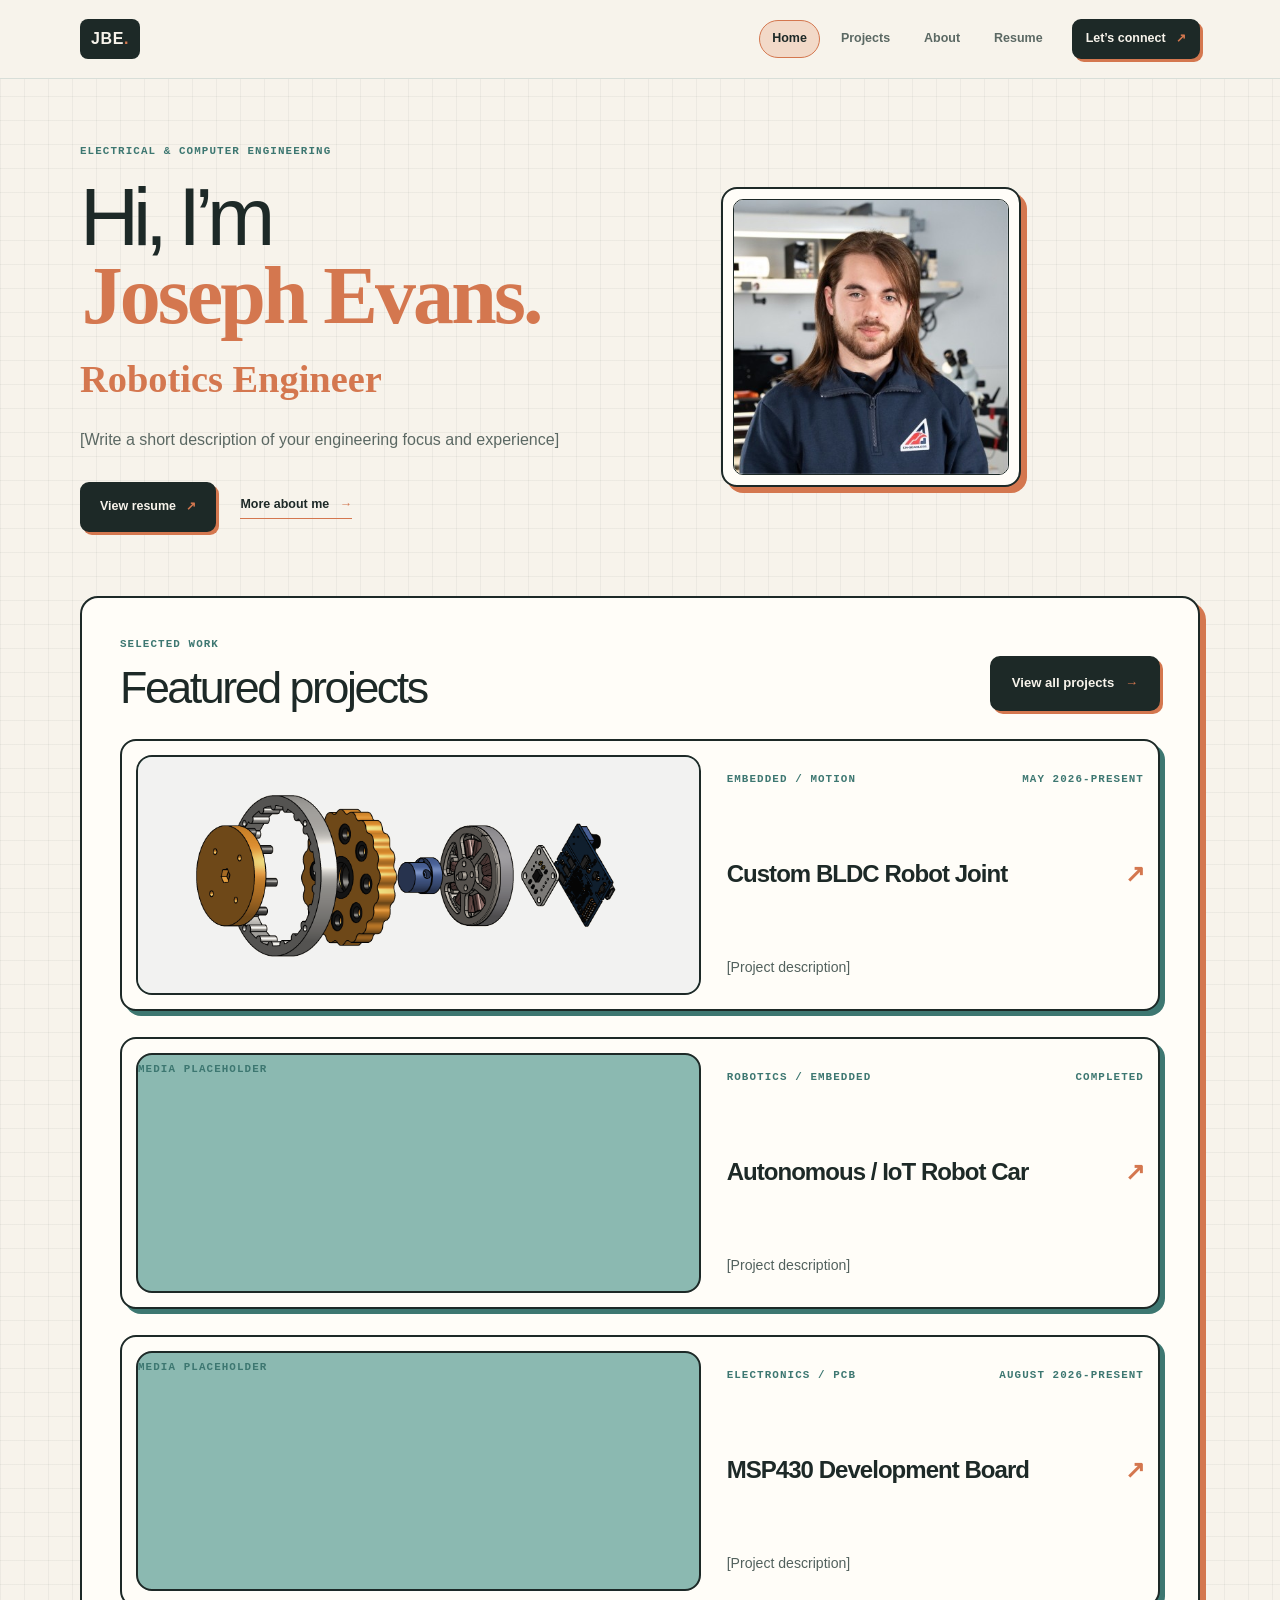
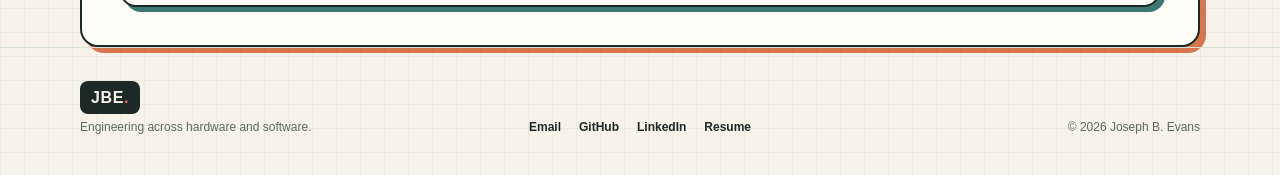
==== index.html @ 716dc521 "Portfolio website set up (minimal content)" ====
<!doctype html>
<html lang="en">
<head>
  <meta charset="utf-8">
  <meta name="viewport" content="width=device-width, initial-scale=1">
  <meta name="description" content="Engineering portfolio of Joseph B. Evans: robotics, embedded systems, electronics, and software.">
  <title>Joseph B. Evans | Engineering portfolio</title>
  <link rel="stylesheet" href="style.css">
</head>
<body class="home-page">
  <header class="site-header">
    <div class="container nav-wrap">
      <a class="wordmark" href="index.html">JBE<span>.</span></a>
      <nav id="site-nav" class="site-nav">
        <a class="active" href="index.html">Home</a>
        <a href="projects.html">Projects</a>
        <a href="about.html">About</a>
        <a href="resume.html">Resume</a>
        <a class="nav-cta" href="about.html#contact">Let’s connect <span>↗</span></a>
      </nav>
    </div>
  </header>

  <main>
    <section class="hero-reference">
      <div class="hero-reference-content container">
        <div class="hero-reference-copy">
          <p class="hero-reference-kicker">Electrical &amp; Computer Engineering</p>
          <h1>Hi, I’m<br><em>Joseph Evans.</em></h1>
          <p class="hero-role">Robotics Engineer</p>
          <p class="hero-reference-lede">[Write a short description of your engineering focus and experience]</p>
          <div class="hero-actions">
            <a class="button button-dark" href="resume.html">View resume <span>↗</span></a>
            <a class="text-link" href="about.html">More about me <span>→</span></a>
          </div>
        </div>
        <div class="hero-reference-media hero-profile-photo" aria-label="Joseph Evans portrait">
          <img src="pictures/home/profile.jpeg" alt="Joseph Evans">
        </div>
      </div>
    </section>

    <section class="featured container section">
      <div class="section-heading">
        <div>
          <p class="section-kicker">Selected work</p>
          <h2>Featured projects</h2>
        </div>
        <a class="button button-dark view-all-button" href="projects.html">View all projects <span>→</span></a>
      </div>
      <div class="project-grid">
        <a class="project-card card-large" href="projects/bldc-robot-joint.html">
          <div class="project-visual visual-joint">
            <img class="project-cover-image" src="pictures/bldc-robot-joint/Joint_Cover" alt="Custom BLDC robot joint project cover">
          </div>
          <div class="card-meta"><span>Embedded / Motion</span><span>May 2026-present</span></div>
          <h3>Custom BLDC Robot Joint <span>↗</span></h3>
          <p>[Project description]</p>
        </a>
        <a class="project-card" href="projects/ece-306-robot-car.html">
          <div class="project-visual visual-car">
            <span class="visual-note">MEDIA PLACEHOLDER</span>
            <div class="car-graphic"><i></i></div>
          </div>
          <div class="card-meta"><span>Robotics / Embedded</span><span>Completed</span></div>
          <h3>Autonomous / IoT Robot Car <span>↗</span></h3>
          <p>[Project description]</p>
        </a>
        <a class="project-card" href="projects/msp430-board.html">
          <div class="project-visual visual-board">
            <span class="visual-note">MEDIA PLACEHOLDER</span>
            <div class="board-graphic"><i></i><i></i><i></i><b></b></div>
          </div>
          <div class="card-meta"><span>Electronics / PCB</span><span>August 2026-present</span></div>
          <h3>MSP430 Development Board <span>↗</span></h3>
          <p>[Project description]</p>
        </a>
      </div>
    </section>
  </main>

  <footer class="site-footer">
    <div class="container footer-grid">
      <div><a class="wordmark" href="index.html">JBE<span>.</span></a><p>Engineering across hardware and software.</p></div>
      <div class="footer-links"><a href="mailto:josephbryantevans@gmail.com">Email</a><a href="https://github.com/" rel="noreferrer">GitHub</a><a href="https://www.linkedin.com/" rel="noreferrer">LinkedIn</a><a href="resume.html">Resume</a></div>
      <p class="copyright">© 2026 Joseph B. Evans</p>
    </div>
  </footer>
</body>
</html>
---- style.css ----
:root {
  --cream: #f7f3eb;
  --paper: #fffdf8;
  --ink: #1d2927;
  --muted: #5b6863;
  --line: #d8ded8;
  --orange: #d4774f;
  --orange-light: #f2d9c8;
  --turquoise: #8bb9b1;
  --turquoise-dark: #3d7771;
  --sans: "Helvetica Neue", Helvetica, Arial, sans-serif;
  --serif: Georgia, "Times New Roman", serif;
}

* { box-sizing: border-box; }
html { scroll-behavior: smooth; }
body {
  margin: 0;
  background: var(--cream);
  background-image:
    linear-gradient(rgba(107,119,114,.08) 1px, transparent 1px),
    linear-gradient(90deg, rgba(107,119,114,.08) 1px, transparent 1px);
  background-size: 24px 24px;
  color: var(--ink);
  font-family: var(--sans);
  line-height: 1.55;
}
a { color: inherit; text-decoration: none; }
img { display: block; max-width: 100%; }
.container { width: min(1120px, calc(100% - 48px)); margin: 0 auto; }

.site-header {
  border-bottom: 1px solid var(--line);
  background: var(--cream);
}
.nav-wrap {
  min-height: 78px;
  display: flex;
  align-items: center;
  justify-content: space-between;
}
.wordmark {
  background: var(--ink);
  border-radius: 8px;
  color: var(--cream);
  font-size: 1rem;
  font-weight: 800;
  letter-spacing: .04em;
  padding: 8px 11px;
}
.wordmark span { color: var(--orange); }
.site-nav { display: flex; align-items: center; gap: 8px; }
.site-nav a {
  color: var(--muted);
  border: 1px solid transparent;
  border-radius: 999px;
  font-size: .78rem;
  font-weight: 700;
  padding: 8px 12px;
}
.site-nav a:hover,
.site-nav .active {
  background: var(--orange-light);
  border-color: var(--orange);
  color: var(--ink);
}
.site-nav .nav-cta {
  background: var(--ink);
  border: 2px solid var(--ink);
  border-radius: 9px;
  color: var(--cream);
  box-shadow: 3px 3px 0 var(--orange);
  margin-left: 8px;
}
.nav-cta span,
.text-link span,
.button span { color: var(--orange); margin-left: 7px; }

h1, h2, h3, p { margin-top: 0; }
h1 {
  font-size: clamp(3rem, 6vw, 5.2rem);
  font-weight: 400;
  letter-spacing: -.075em;
  line-height: .96;
  margin-bottom: 22px;
}
h1 em {
  color: var(--orange);
  font-family: var(--serif);
  font-style: normal;
  font-weight: 700;
  letter-spacing: -.035em;
  margin-inline: .02em;
}
h2 {
  font-size: clamp(1.8rem, 3.5vw, 3rem);
  font-weight: 400;
  letter-spacing: -.055em;
  line-height: 1.05;
}
.lede { color: var(--muted); font-size: 1.05rem; max-width: 650px; }
.section-kicker,
.page-label,
.card-meta,
.visual-note,
.block-label,
.case-meta strong,
.block-date {
  color: var(--turquoise-dark);
  font-family: "Courier New", Courier, monospace;
  font-size: .68rem;
  font-weight: 700;
  letter-spacing: .1em;
  text-transform: uppercase;
}

.hero-reference {
  min-height: 0;
  display: flex;
  align-items: center;
  padding: 64px 0;
}
.hero-reference-content {
  display: grid;
  grid-template-columns: minmax(0, 1.08fr) minmax(320px, .92fr);
  gap: 7%;
  align-items: center;
}
.hero-reference-kicker {
  color: var(--muted);
  font-family: "Courier New", Courier, monospace;
  font-size: .68rem;
  font-weight: 700;
  letter-spacing: .1em;
  margin-bottom: 18px;
  text-transform: uppercase;
}
.status-dot {
  display: inline-block;
  width: 7px;
  height: 7px;
  margin-right: 8px;
  border-radius: 50%;
  background: var(--turquoise-dark);
}
.hero-reference h1 {
  max-width: 760px;
  font-size: clamp(3.4rem, 6.4vw, 5.8rem);
}
.hero-role {
  color: var(--orange);
  font-family: var(--serif);
  font-size: clamp(1.6rem, 3vw, 2.5rem);
  font-weight: 700;
  margin: -8px 0 18px;
}
.hero-reference-lede { color: var(--muted); max-width: 650px; }
.hero-reference-media {
  background: var(--paper);
  border: 2px solid var(--ink);
  border-radius: 18px;
  box-shadow: 6px 6px 0 var(--orange);
  height: 300px;
  width: 100%;
  max-width: 300px;
  justify-self: start;
  overflow: hidden;
  padding: 10px;
}
.hero-profile-photo img {
  width: 100%;
  height: 100%;
  border: 1px solid var(--ink);
  border-radius: 10px;
  object-fit: cover;
  object-position: center;
}
.hero-reference-image {
  width: 100%;
  height: 100%;
  border: 1px solid var(--ink);
  border-radius: 12px;
  object-fit: cover;
  filter: sepia(.12) saturate(.82) contrast(.96) brightness(.97);
}
.hero-actions { display: flex; align-items: center; gap: 24px; margin-top: 30px; }
.button {
  display: inline-block;
  border-radius: 9px;
  font-size: .78rem;
  font-weight: 700;
  padding: 13px 18px;
}
.button-dark {
  background: var(--ink);
  border: 2px solid var(--ink);
  color: var(--cream);
  box-shadow: 3px 3px 0 var(--orange);
}
.text-link {
  border-bottom: 1px solid var(--orange);
  font-size: .78rem;
  font-weight: 700;
  padding-bottom: 4px;
}

.home-overview {
  width: min(1120px, calc(100% - 48px));
  margin: 0 auto 20px;
  padding: 34px 38px;
  background: var(--paper);
  border: 2px solid var(--ink);
  border-radius: 18px;
  box-shadow: 5px 5px 0 var(--turquoise-dark);
}
.home-overview-grid {
  width: 100%;
  display: grid;
  grid-template-columns: 180px 1fr;
  gap: 32px;
  align-items: start;
}
.home-overview-grid > div > p {
  max-width: 760px;
  color: var(--muted);
  margin-bottom: 0;
}
.home-overview-grid .hero-actions {
  margin-top: 22px;
}

.intro-strip {
  background: transparent;
  border-top: 1px solid var(--line);
  border-bottom: 1px solid var(--line);
  border-radius: 0;
  width: min(1120px, calc(100% - 48px));
  margin: 0 auto;
  padding: 48px 0;
  box-shadow: none;
}
.intro-grid {
  display: grid;
  grid-template-columns: .5fr 1.25fr 1fr;
  gap: 44px;
  align-items: start;
}
.intro-grid h2 { font-size: clamp(1.8rem, 3vw, 2.7rem); margin: 0; }
.intro-grid p { color: var(--muted); font-size: 1rem; margin: 0; }
.interest-tags { display: flex; flex-wrap: wrap; gap: 8px; }
.interest-tags span {
  background: var(--paper);
  border: 1px solid var(--ink);
  border-radius: 999px;
  font-family: "Courier New", Courier, monospace;
  font-size: .64rem;
  font-weight: 700;
  padding: 8px 10px;
}

.section { padding: 90px 0; }
.section-heading {
  display: flex;
  align-items: end;
  justify-content: space-between;
  margin-bottom: 28px;
}
.section-heading h2 { margin: 8px 0 0; }
.view-all-button {
  border-radius: 10px;
  padding: 15px 20px;
  font-size: .82rem;
}
.featured {
  background: var(--paper);
  border: 2px solid var(--ink);
  border-radius: 18px;
  box-shadow: 6px 6px 0 var(--orange);
  margin-top: 0;
  padding: 38px;
}
.featured .project-grid {
  display: grid;
  grid-template-columns: 1fr;
  gap: 26px;
}
.featured .project-card {
  display: grid;
  grid-template-columns: minmax(240px, 1.15fr) minmax(260px, .85fr);
  gap: 26px;
  align-items: center;
  min-height: 270px;
  padding: 14px;
}
.featured .project-visual {
  grid-row: 1 / 4;
  height: 240px;
  padding: 0;
  border-radius: 14px;
}
.project-card {
  display: block;
  background: var(--paper);
  border: 2px solid var(--ink);
  border-radius: 16px;
  box-shadow: 4px 4px 0 var(--turquoise-dark);
  padding: 12px;
}
.project-card:hover h3 { color: var(--orange); }
.project-visual {
  height: 260px;
  overflow: hidden;
  position: relative;
  border: 1px solid var(--ink);
  border-radius: 12px;
  background: var(--turquoise);
}
.project-cover-image {
  width: 100%;
  height: 100%;
  object-fit: cover;
  filter: sepia(.12) saturate(.82) contrast(.96) brightness(.97);
}
.card-meta {
  display: flex;
  justify-content: space-between;
  margin: 0;
}
.project-card h3 {
  font-size: 1.5rem;
  letter-spacing: -.04em;
  margin: 10px 0 6px;
}
.project-card h3 span { color: var(--orange); float: right; }
.project-card p { color: var(--muted); font-size: .88rem; margin-bottom: 0; }

.resume-strip {
  background: var(--orange-light);
  border: 2px solid var(--ink);
  border-radius: 18px;
  box-shadow: 6px 6px 0 var(--turquoise-dark);
  margin: 0 24px;
  padding: 38px 0;
}
.resume-grid {
  display: grid;
  grid-template-columns: .55fr 1.45fr auto;
  gap: 30px;
  align-items: center;
}
.about-resume { margin: 0; }
.resume-grid h2 { margin: 0; }
.resume-grid p { color: var(--ink); margin: 0; }

.experience-callout {
  background: transparent;
  color: var(--ink);
  border: 0;
  border-top: 1px solid var(--line);
  border-bottom: 1px solid var(--line);
  border-radius: 0;
  width: min(1120px, calc(100% - 48px));
  margin: 72px auto 0;
  padding: 48px 0;
  box-shadow: none;
}
.callout-grid {
  display: grid;
  grid-template-columns: .5fr 1fr 1.25fr auto;
  gap: 50px;
  align-items: start;
}
.callout-grid .section-kicker { color: var(--turquoise-dark); }
.callout-grid h2 { font-size: clamp(1.8rem, 3vw, 2.7rem); margin: 0; }
.callout-grid p { color: var(--muted); max-width: 700px; margin: 0; }
.callout-grid .text-link { white-space: nowrap; }

.site-footer {
  border-top: 1px solid var(--line);
  padding: 38px 0;
}
.footer-grid {
  display: grid;
  grid-template-columns: 1fr auto 1fr;
  align-items: end;
}
.footer-grid p { color: var(--muted); font-size: .75rem; margin: 8px 0 0; }
.footer-links { display: flex; gap: 18px; }
.footer-links a { font-size: .75rem; font-weight: 700; }
.copyright { text-align: right; }

.page-intro {
  background: var(--paper);
  border: 2px solid var(--ink);
  border-radius: 18px;
  box-shadow: 5px 5px 0 var(--turquoise-dark);
  margin-top: 48px;
  padding: 42px;
}
.page-intro h1 { max-width: none; font-size: clamp(3rem, 6vw, 5.6rem); }
.page-intro .lede { max-width: 760px; }

.project-list-large {
  display: grid;
  grid-template-columns: 1fr;
  gap: 38px;
  padding: 48px 0 110px;
}
.project-list-large .project-card { grid-column: 1 / -1; padding: 14px; }
.project-list-large .project-visual { height: 400px; padding: 0; }
.project-list-large .project-card h3 { font-size: clamp(1.7rem, 3vw, 2.4rem); }

.about-layout { display: grid; gap: 24px; padding: 48px 0 110px; }
.about-block {
  background: var(--paper);
  border: 2px solid var(--ink);
  border-radius: 16px;
  box-shadow: 4px 4px 0 var(--turquoise-dark);
  display: grid;
  grid-template-columns: 180px 1fr;
  gap: 32px;
  padding: 28px;
}
.about-block:nth-child(even) { box-shadow: 4px 4px 0 var(--orange); }
.about-block h2 { margin-bottom: 24px; }
.about-block h3 { margin-bottom: 5px; }
.about-block h3 span { color: var(--turquoise-dark); }
.about-block p, .about-block li { color: var(--muted); max-width: 750px; }
.about-block article + article { border-top: 1px solid var(--line); margin-top: 28px; padding-top: 28px; }
.block-date { color: var(--orange); }
.award-tag {
  display: inline-block;
  background: var(--turquoise);
  border: 1px solid var(--ink);
  border-radius: 8px;
  color: var(--ink) !important;
  padding: 7px 10px;
  font-family: "Courier New", Courier, monospace;
  font-size: .68rem;
  font-weight: 700;
  text-transform: uppercase;
}
.skill-groups { display: grid; grid-template-columns: 1fr 1fr; gap: 14px; }
.skill-groups > div {
  background: var(--orange-light);
  border: 1px solid var(--line);
  border-radius: 12px;
  padding: 16px;
}
.skill-groups h3 { font-size: .78rem; font-family: "Courier New", Courier, monospace; text-transform: uppercase; }
.skill-groups p { font-size: .84rem; margin: 0; }
.contact-panel {
  background: var(--orange-light);
  border: 2px solid var(--ink);
  border-radius: 16px;
  box-shadow: 4px 4px 0 var(--turquoise-dark);
  padding: 28px;
}
.contact-panel p { color: var(--muted); }
.contact-links { display: flex; gap: 20px; margin: 20px 0 0; }

.case-header { background: var(--paper); border: 2px solid var(--ink); border-radius: 18px; box-shadow: 5px 5px 0 var(--turquoise-dark); margin-top: 48px; padding: 38px 42px; }
.case-header h1 { max-width: none; }
.case-header .lede { max-width: 760px; }
.case-meta { display: flex; flex-wrap: wrap; gap: 24px; border-top: 1px solid var(--line); margin-top: 24px; padding-top: 20px; }
.case-meta div { min-width: 150px; border-left: 1px solid var(--line); padding-left: 12px; }
.case-meta strong, .case-meta span { display: block; }
.case-meta span { color: var(--muted); font-size: .72rem; margin-top: 3px; }
.project-page-main { display: grid; gap: 32px; padding: 48px 0 110px; }
.project-case-header { margin: 0; }
.project-case-media {
  height: 520px;
  background: var(--paper);
  border: 2px solid var(--ink);
  border-radius: 16px;
  box-shadow: 5px 5px 0 var(--orange);
  overflow: hidden;
  padding: 12px;
}
.project-case-media .project-cover-image {
  height: 100%;
  border: 1px solid var(--ink);
  border-radius: 10px;
  object-fit: cover;
}
.project-case-content {
  display: grid;
  grid-template-columns: minmax(0, 1fr);
  gap: 0;
}
.case-aside {
  align-self: start;
  background: var(--turquoise);
  border: 2px solid var(--ink);
  border-radius: 14px;
  padding: 22px;
}
.case-aside p { color: var(--ink); }
.project-case-body {
  background: var(--paper);
  border: 2px solid var(--ink);
  border-radius: 16px;
  padding: 28px;
}
.project-case-body section + section { border-top: 1px solid var(--line); margin-top: 24px; padding-top: 24px; }
.project-case-body h2 { font-size: 1.8rem; margin-bottom: 10px; }
.project-case-body p { color: var(--muted); max-width: 760px; }
.placeholder { border: 1px dashed var(--muted); border-radius: 12px; color: var(--muted); padding: 18px; }
.resume-viewer {
  aspect-ratio: 612 / 792;
  height: auto;
  max-width: 816px;
  margin: 48px auto 110px;
  overflow: hidden;
  background: var(--paper);
  border: 2px solid var(--ink);
  border-radius: 16px;
  box-shadow: 6px 6px 0 var(--orange);
  padding: 12px;
}
.resume-viewer iframe {
  width: 100%;
  height: 100%;
  border: 1px solid var(--ink);
  border-radius: 8px;
}

@media (max-width: 760px) {
  body { overflow-x: hidden; }
  .container { width: min(100% - 36px, 560px); }
  .nav-wrap {
    min-height: 68px;
    align-items: flex-start;
    flex-direction: column;
    gap: 18px;
    padding: 14px 0;
  }
  .site-nav { gap: 2px; }
  .site-nav a { font-size: .68rem; padding: 7px 8px; }
  .site-nav .nav-cta { margin-left: 2px; }
  .hero-reference { min-height: 0; padding: 55px 0 65px; }
  .hero-reference-content { display: block; }
  .hero-reference-media {
    height: 300px;
    margin-top: 38px;
    max-width: 300px;
  }
  .hero-reference h1 { font-size: clamp(2.7rem, 13vw, 4.2rem); }
  .hero-actions { flex-wrap: wrap; gap: 18px; }
  .intro-strip, .resume-strip, .experience-callout { margin-left: 9px; margin-right: 9px; }
  .intro-grid, .resume-grid, .callout-grid { display: block; }
  .intro-grid > * + *, .resume-grid > * + *, .callout-grid > * + * { margin-top: 22px; }
  .section { padding: 70px 0; }
  .section-heading { align-items: start; display: block; }
  .view-all-button { margin-top: 18px; }
  .featured .project-card { display: block; min-height: 0; }
  .featured .project-visual { height: 220px; margin-bottom: 16px; }
  .project-list-large .project-visual { height: 300px; }
  .page-intro { margin-top: 28px; padding: 28px; }
  .page-intro h1 { font-size: clamp(2.7rem, 12vw, 4.2rem); }
  .about-block { display: block; padding: 24px; }
  .about-block .block-label { margin-bottom: 22px; }
  .skill-groups { grid-template-columns: 1fr; }
  .footer-grid { display: block; }
  .footer-links { margin: 20px 0; }
  .copyright { text-align: left; }
  .project-case-content { display: block; }
  .project-case-media { height: 300px; }
  .case-aside { margin-bottom: 24px; }
  .case-meta { display: grid; grid-template-columns: 1fr 1fr; }
  .case-header,
  .project-case-body { padding: 24px; }
  .resume-viewer { margin-top: 28px; padding: 8px; }
}

/* Shared component normalization */
:root {
  --panel-radius: 18px;
  --card-radius: 16px;
  --small-radius: 10px;
  --shadow-turquoise: 5px 5px 0 var(--turquoise-dark);
  --shadow-orange: 5px 5px 0 var(--orange);
}

.nav-wrap,
.resume-strip,
.page-intro,
.case-header,
.project-case-media,
.project-case-body,
.about-block,
.contact-panel,
.resume-viewer {
  border-radius: var(--panel-radius);
}

.project-card,
.project-visual,
.project-list-large .project-visual,
.featured .project-visual,
.hero-reference-media,
.skill-groups > div {
  border-radius: var(--card-radius);
}

.project-list-large .project-card,
.featured .project-card,
.project-case-body,
.about-block,
.contact-panel,
.resume-viewer {
  border: 2px solid var(--ink);
}

.page-intro,
.case-header {
  box-shadow: var(--shadow-turquoise);
}

.project-case-media,
.resume-viewer {
  box-shadow: var(--shadow-orange);
}

.project-card,
.about-block,
.project-case-body {
  box-shadow: var(--shadow-turquoise);
}

.about-block:nth-child(even),
.contact-panel {
  box-shadow: var(--shadow-turquoise);
}

.project-visual,
.featured .project-visual,
.project-list-large .project-visual,
.hero-reference-media,
.project-case-media {
  border: 2px solid var(--ink);
}

.project-cover-image,
.hero-reference-image,
.project-case-media .project-cover-image,
.resume-viewer iframe {
  border-radius: var(--small-radius);
}

.section-kicker,
.page-label,
.block-label,
.card-meta,
.visual-note,
.case-meta strong,
.block-date,
.hero-reference-kicker,
.skill-groups h3,
.award-tag {
  color: var(--turquoise-dark);
  font-family: "Courier New", Courier, monospace;
  letter-spacing: .1em;
}

.project-card p,
.project-case-body p,
.about-block p,
.about-block li,
.skill-groups p,
.lede,
.contact-panel p {
  color: #52615d;
}

@media (max-width: 760px) {
  .nav-wrap {
    gap: 10px;
  }
  .site-nav {
    flex-wrap: wrap;
    justify-content: flex-end;
  }
  .site-nav a {
    font-size: .62rem;
    padding: 6px 7px;
  }
  .site-nav .nav-cta {
    margin-left: 0;
  }
  .intro-strip,
  .experience-callout,
  .resume-strip {
    width: calc(100% - 18px);
  }
}

@media (max-width: 430px) {
  .container { width: calc(100% - 28px); }
  .site-nav { width: 100%; justify-content: flex-start; }
  .site-nav a { padding-inline: 6px; }
  .site-nav .nav-cta { margin-left: 0; }
  .hero-reference { padding-top: 38px; }
  .hero-reference-media { width: 100%; }
  .featured { padding: 24px 18px; }
  .featured .project-card,
  .project-list-large .project-card { padding: 10px; }
  .project-list-large { padding-top: 28px; }
  .project-list-large .project-visual { height: 230px; }
  .case-meta { grid-template-columns: 1fr; gap: 14px; }
  .resume-viewer { width: calc(100% - 28px); }
}
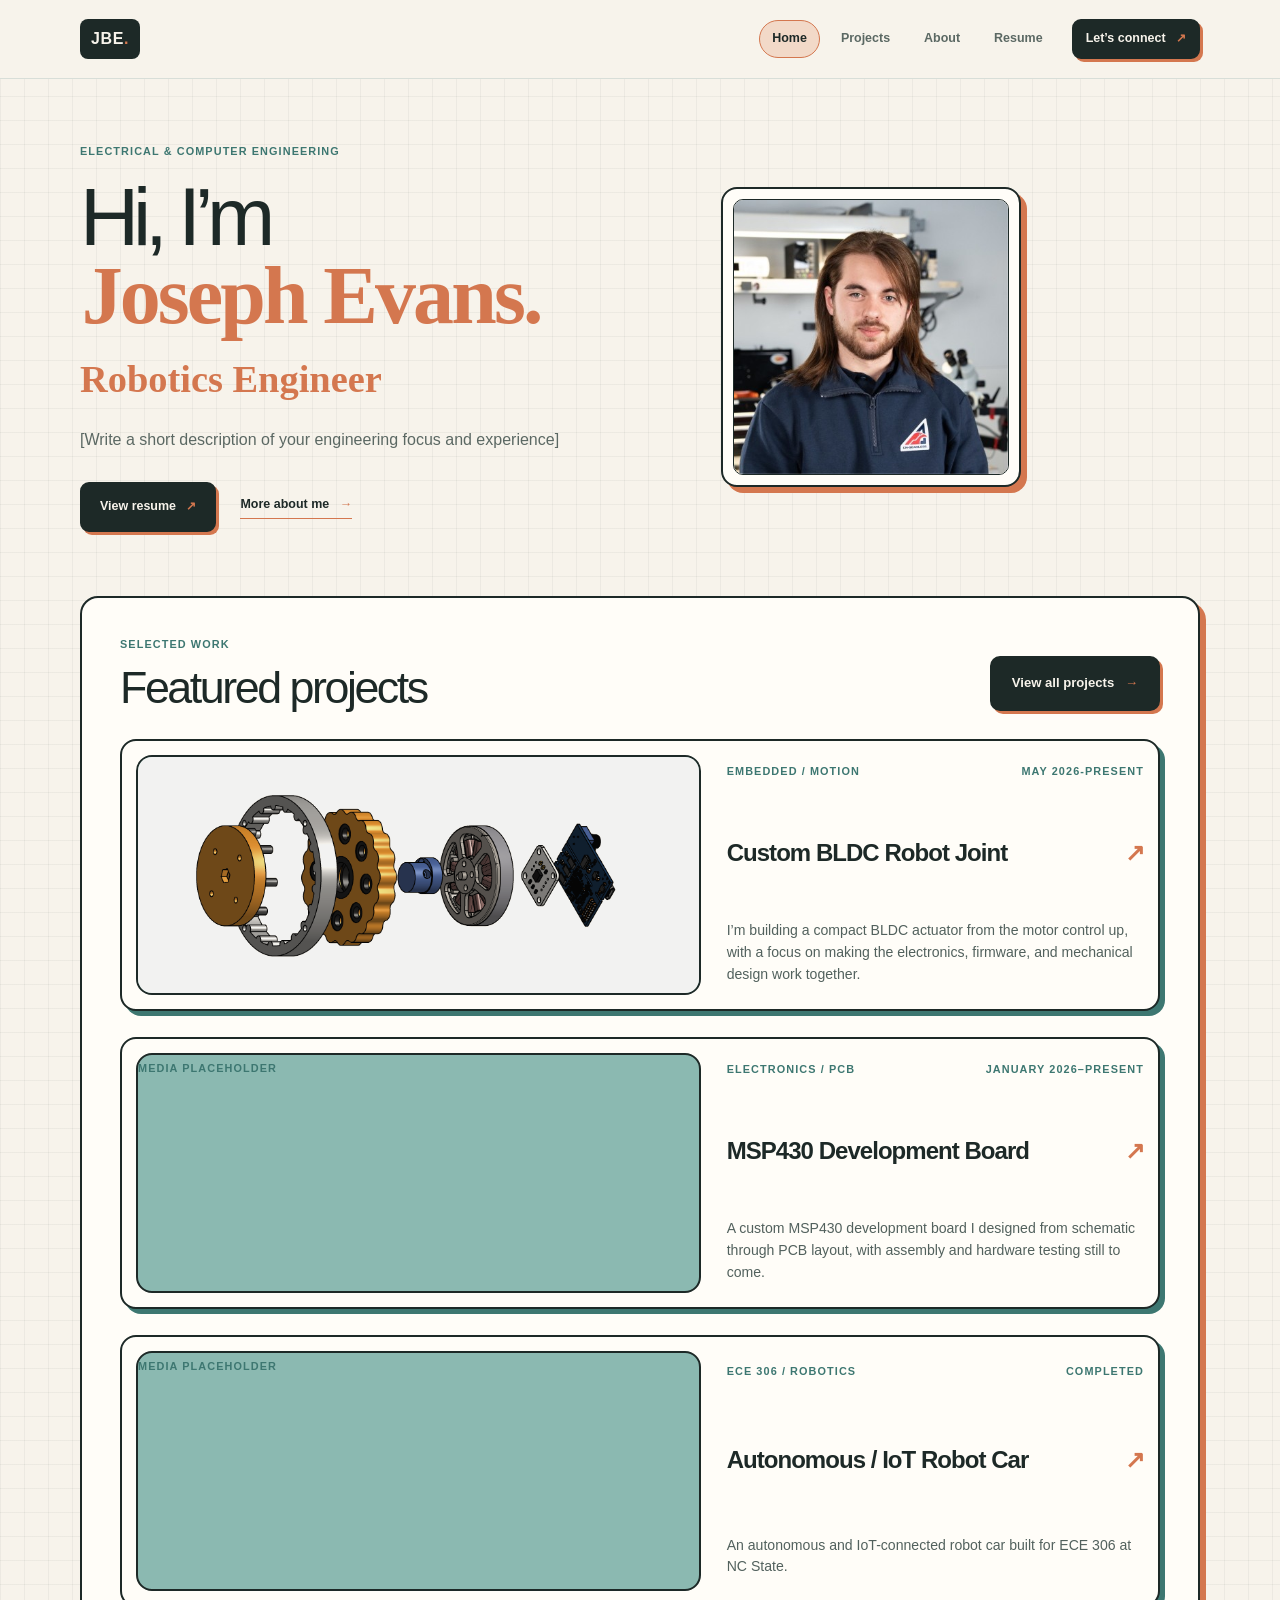
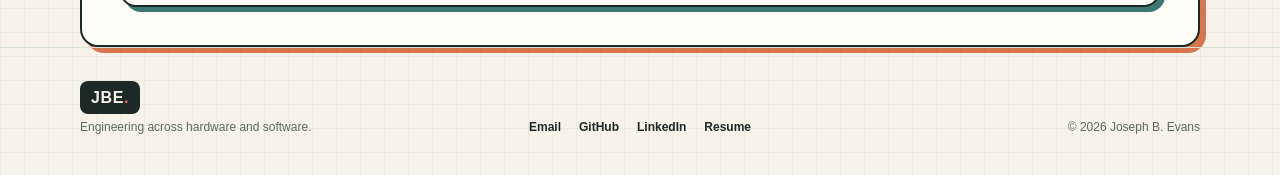
==== commit a627e3e7: "made projects content created from a json file" ====
--- a/index.html
+++ b/index.html
@@ -4,8 +4,17 @@
   <meta charset="utf-8">
   <meta name="viewport" content="width=device-width, initial-scale=1">
   <meta name="description" content="Engineering portfolio of Joseph B. Evans: robotics, embedded systems, electronics, and software.">
+  <link rel="canonical" href="https://jobottherobot.github.io/">
+  <meta name="robots" content="index, follow">
+  <meta property="og:type" content="website">
+  <meta property="og:title" content="Joseph B. Evans | Engineering portfolio">
+  <meta property="og:description" content="Robotics, embedded systems, electronics, and software portfolio by Joseph B. Evans.">
+  <meta property="og:url" content="https://jobottherobot.github.io/">
+  <meta property="og:image" content="https://jobottherobot.github.io/pictures/home/profile.jpeg">
+  <meta name="twitter:card" content="summary_large_image">
   <title>Joseph B. Evans | Engineering portfolio</title>
   <link rel="stylesheet" href="style.css">
+  <script type="application/ld+json">{"@context":"https://schema.org","@type":"Person","name":"Joseph B. Evans","url":"https://jobottherobot.github.io/","image":"https://jobottherobot.github.io/pictures/home/profile.jpeg","jobTitle":"Engineering Student","knowsAbout":["Robotics","Embedded Systems","Electrical Engineering","Computer Engineering"]}</script>
 </head>
 <body class="home-page">
   <header class="site-header">
@@ -48,34 +57,8 @@
         </div>
         <a class="button button-dark view-all-button" href="projects.html">View all projects <span>→</span></a>
       </div>
-      <div class="project-grid">
-        <a class="project-card card-large" href="projects/bldc-robot-joint.html">
-          <div class="project-visual visual-joint">
-            <img class="project-cover-image" src="pictures/bldc-robot-joint/Joint_Cover" alt="Custom BLDC robot joint project cover">
-          </div>
-          <div class="card-meta"><span>Embedded / Motion</span><span>May 2026-present</span></div>
-          <h3>Custom BLDC Robot Joint <span>↗</span></h3>
-          <p>[Project description]</p>
-        </a>
-        <a class="project-card" href="projects/ece-306-robot-car.html">
-          <div class="project-visual visual-car">
-            <span class="visual-note">MEDIA PLACEHOLDER</span>
-            <div class="car-graphic"><i></i></div>
-          </div>
-          <div class="card-meta"><span>Robotics / Embedded</span><span>Completed</span></div>
-          <h3>Autonomous / IoT Robot Car <span>↗</span></h3>
-          <p>[Project description]</p>
-        </a>
-        <a class="project-card" href="projects/msp430-board.html">
-          <div class="project-visual visual-board">
-            <span class="visual-note">MEDIA PLACEHOLDER</span>
-            <div class="board-graphic"><i></i><i></i><i></i><b></b></div>
-          </div>
-          <div class="card-meta"><span>Electronics / PCB</span><span>August 2026-present</span></div>
-          <h3>MSP430 Development Board <span>↗</span></h3>
-          <p>[Project description]</p>
-        </a>
-      </div>
+      <div id="featured-project-list" class="project-grid" aria-live="polite"></div>
+      <noscript><p>JavaScript is required to display featured projects.</p></noscript>
     </section>
   </main>
 
@@ -86,5 +69,6 @@
       <p class="copyright">© 2026 Joseph B. Evans</p>
     </div>
   </footer>
+  <script src="projects.js" defer></script>
 </body>
 </html>
--- a/style.css
+++ b/style.css
@@ -8,8 +8,8 @@
   --orange-light: #f2d9c8;
   --turquoise: #8bb9b1;
   --turquoise-dark: #3d7771;
-  --sans: "Helvetica Neue", Helvetica, Arial, sans-serif;
-  --serif: Georgia, "Times New Roman", serif;
+  --sans: "Helvetica Neue", Helvetica, sans-serif;
+  --serif: Georgia, serif;
 }
 
 * { box-sizing: border-box; }
@@ -107,7 +107,7 @@
 .case-meta strong,
 .block-date {
   color: var(--turquoise-dark);
-  font-family: "Courier New", Courier, monospace;
+  font-family: var(--sans);
   font-size: .68rem;
   font-weight: 700;
   letter-spacing: .1em;
@@ -128,7 +128,7 @@
 }
 .hero-reference-kicker {
   color: var(--muted);
-  font-family: "Courier New", Courier, monospace;
+  font-family: var(--sans);
   font-size: .68rem;
   font-weight: 700;
   letter-spacing: .1em;
@@ -252,7 +252,7 @@
   background: var(--paper);
   border: 1px solid var(--ink);
   border-radius: 999px;
-  font-family: "Courier New", Courier, monospace;
+  font-family: var(--sans);
   font-size: .64rem;
   font-weight: 700;
   padding: 8px 10px;
@@ -435,7 +435,7 @@
   border-radius: 8px;
   color: var(--ink) !important;
   padding: 7px 10px;
-  font-family: "Courier New", Courier, monospace;
+  font-family: var(--sans);
   font-size: .68rem;
   font-weight: 700;
   text-transform: uppercase;
@@ -447,7 +447,7 @@
   border-radius: 12px;
   padding: 16px;
 }
-.skill-groups h3 { font-size: .78rem; font-family: "Courier New", Courier, monospace; text-transform: uppercase; }
+.skill-groups h3 { font-size: .78rem; font-family: var(--sans); text-transform: uppercase; }
 .skill-groups p { font-size: .84rem; margin: 0; }
 .contact-panel {
   background: var(--orange-light);
@@ -482,6 +482,38 @@
   border: 1px solid var(--ink);
   border-radius: 10px;
   object-fit: cover;
+}
+.project-gallery {
+  display: grid;
+  grid-template-columns: repeat(2, minmax(0, 1fr));
+  gap: 24px;
+}
+.project-gallery-item {
+  margin: 0;
+  overflow: hidden;
+  background: var(--paper);
+  border: 2px solid var(--ink);
+  border-radius: 16px;
+  box-shadow: 5px 5px 0 var(--turquoise-dark);
+}
+.project-gallery-item img {
+  width: 100%;
+  height: 360px;
+  border-bottom: 1px solid var(--ink);
+  object-fit: cover;
+}
+.project-gallery-item video {
+  width: 100%;
+  height: 360px;
+  display: block;
+  border-bottom: 1px solid var(--ink);
+  background: var(--ink);
+  object-fit: contain;
+}
+.project-gallery-item figcaption {
+  color: var(--muted);
+  font-size: .88rem;
+  padding: 14px 16px;
 }
 .project-case-content {
   display: grid;
@@ -566,6 +598,7 @@
   .copyright { text-align: left; }
   .project-case-content { display: block; }
   .project-case-media { height: 300px; }
+  .project-gallery { grid-template-columns: 1fr; }
   .case-aside { margin-bottom: 24px; }
   .case-meta { display: grid; grid-template-columns: 1fr 1fr; }
   .case-header,
@@ -659,7 +692,7 @@
 .skill-groups h3,
 .award-tag {
   color: var(--turquoise-dark);
-  font-family: "Courier New", Courier, monospace;
+  font-family: var(--sans);
   letter-spacing: .1em;
 }
 
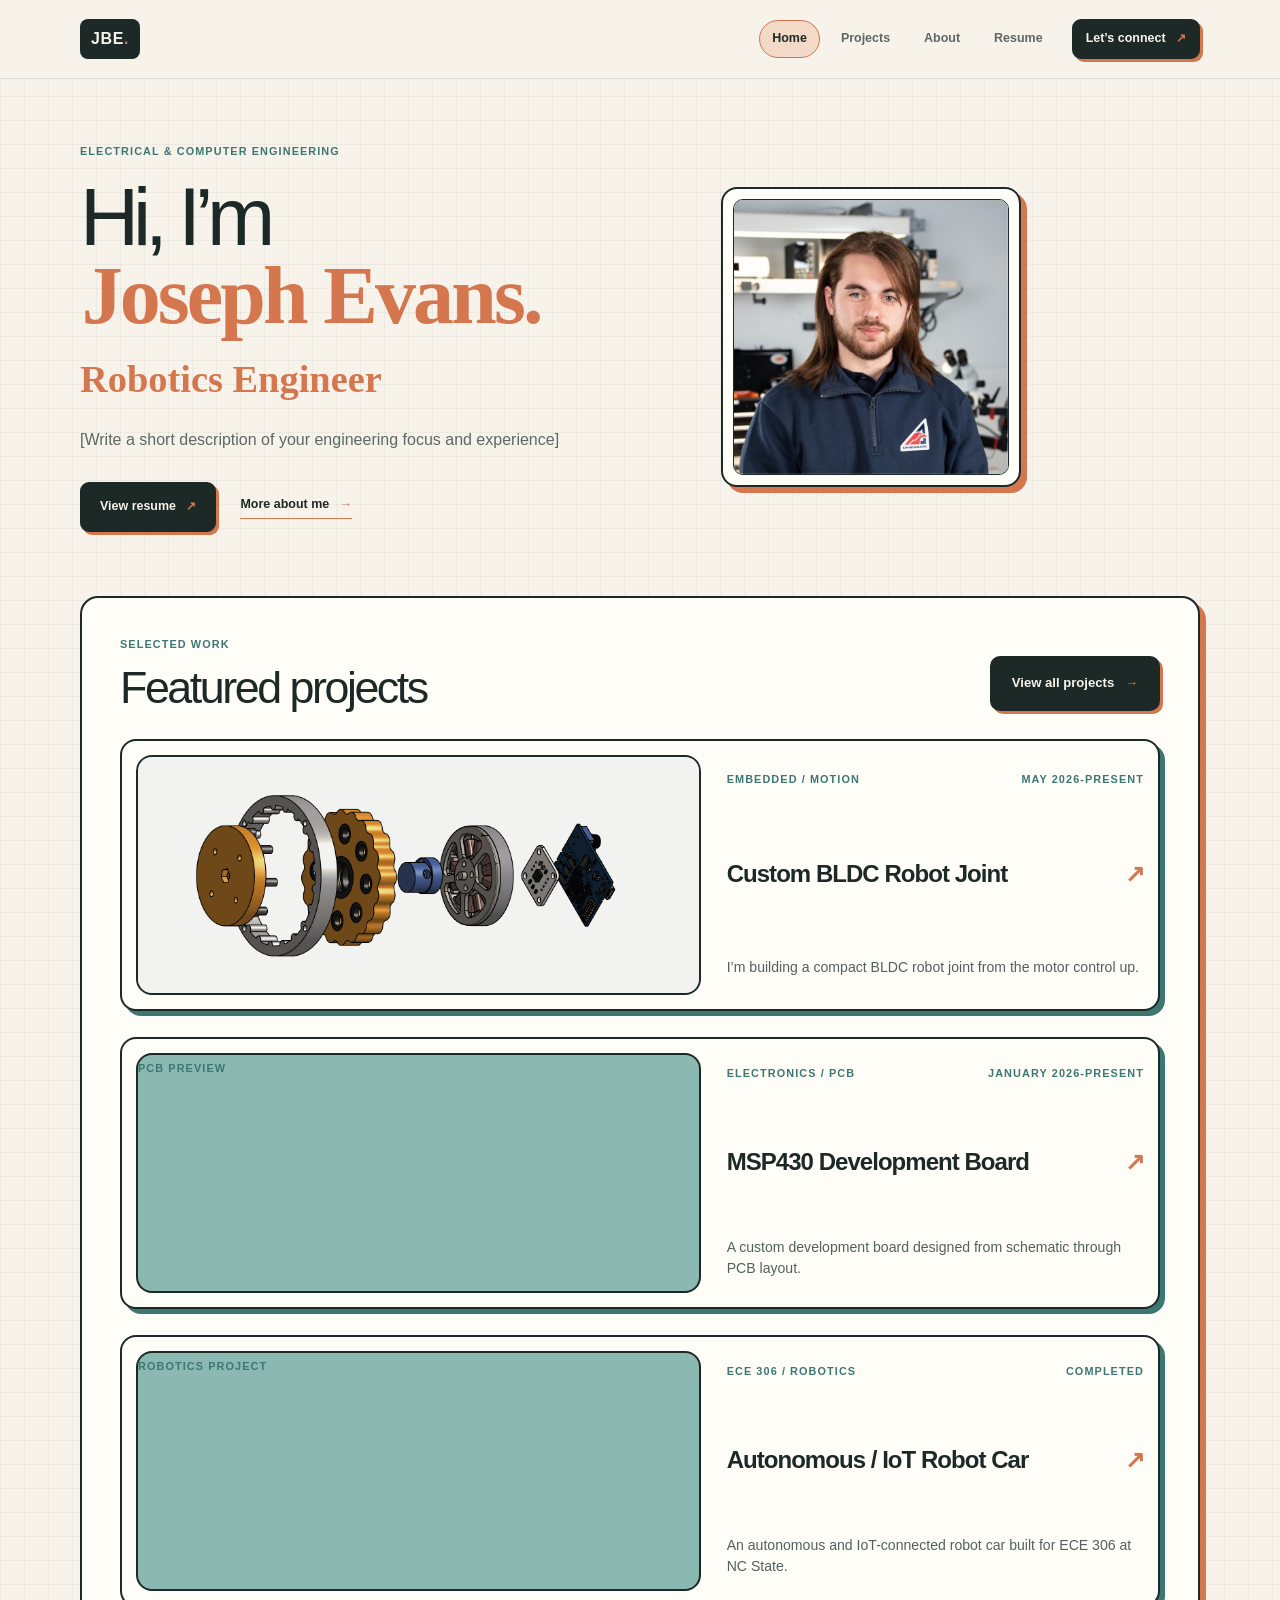
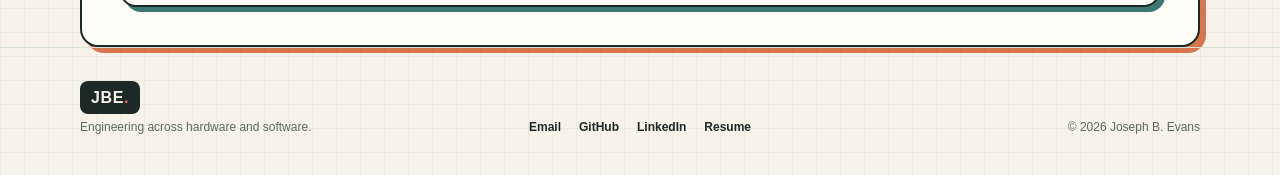
==== commit 769fd1b8: "simplified design" ====
--- a/index.html
+++ b/index.html
@@ -57,8 +57,26 @@
         </div>
         <a class="button button-dark view-all-button" href="projects.html">View all projects <span>→</span></a>
       </div>
-      <div id="featured-project-list" class="project-grid" aria-live="polite"></div>
-      <noscript><p>JavaScript is required to display featured projects.</p></noscript>
+      <div class="project-grid">
+        <a class="project-card" href="projects/bldc-robot-joint.html">
+          <div class="project-visual"><img class="project-cover-image" src="pictures/bldc-robot-joint/Joint_Cover" alt="Custom BLDC Robot Joint"></div>
+          <div class="card-meta"><span>Embedded / Motion</span><span>May 2026-present</span></div>
+          <h3>Custom BLDC Robot Joint <span>↗</span></h3>
+          <p>I’m building a compact BLDC robot joint from the motor control up.</p>
+        </a>
+        <a class="project-card" href="projects/msp430-board.html">
+          <div class="project-visual"><span class="visual-note">PCB PREVIEW</span></div>
+          <div class="card-meta"><span>Electronics / PCB</span><span>January 2026-present</span></div>
+          <h3>MSP430 Development Board <span>↗</span></h3>
+          <p>A custom development board designed from schematic through PCB layout.</p>
+        </a>
+        <a class="project-card" href="projects/ece-306-robot-car.html">
+          <div class="project-visual"><span class="visual-note">ROBOTICS PROJECT</span></div>
+          <div class="card-meta"><span>ECE 306 / Robotics</span><span>Completed</span></div>
+          <h3>Autonomous / IoT Robot Car <span>↗</span></h3>
+          <p>An autonomous and IoT-connected robot car built for ECE 306 at NC State.</p>
+        </a>
+      </div>
     </section>
   </main>
 
@@ -69,6 +87,5 @@
       <p class="copyright">© 2026 Joseph B. Evans</p>
     </div>
   </footer>
-  <script src="projects.js" defer></script>
 </body>
 </html>
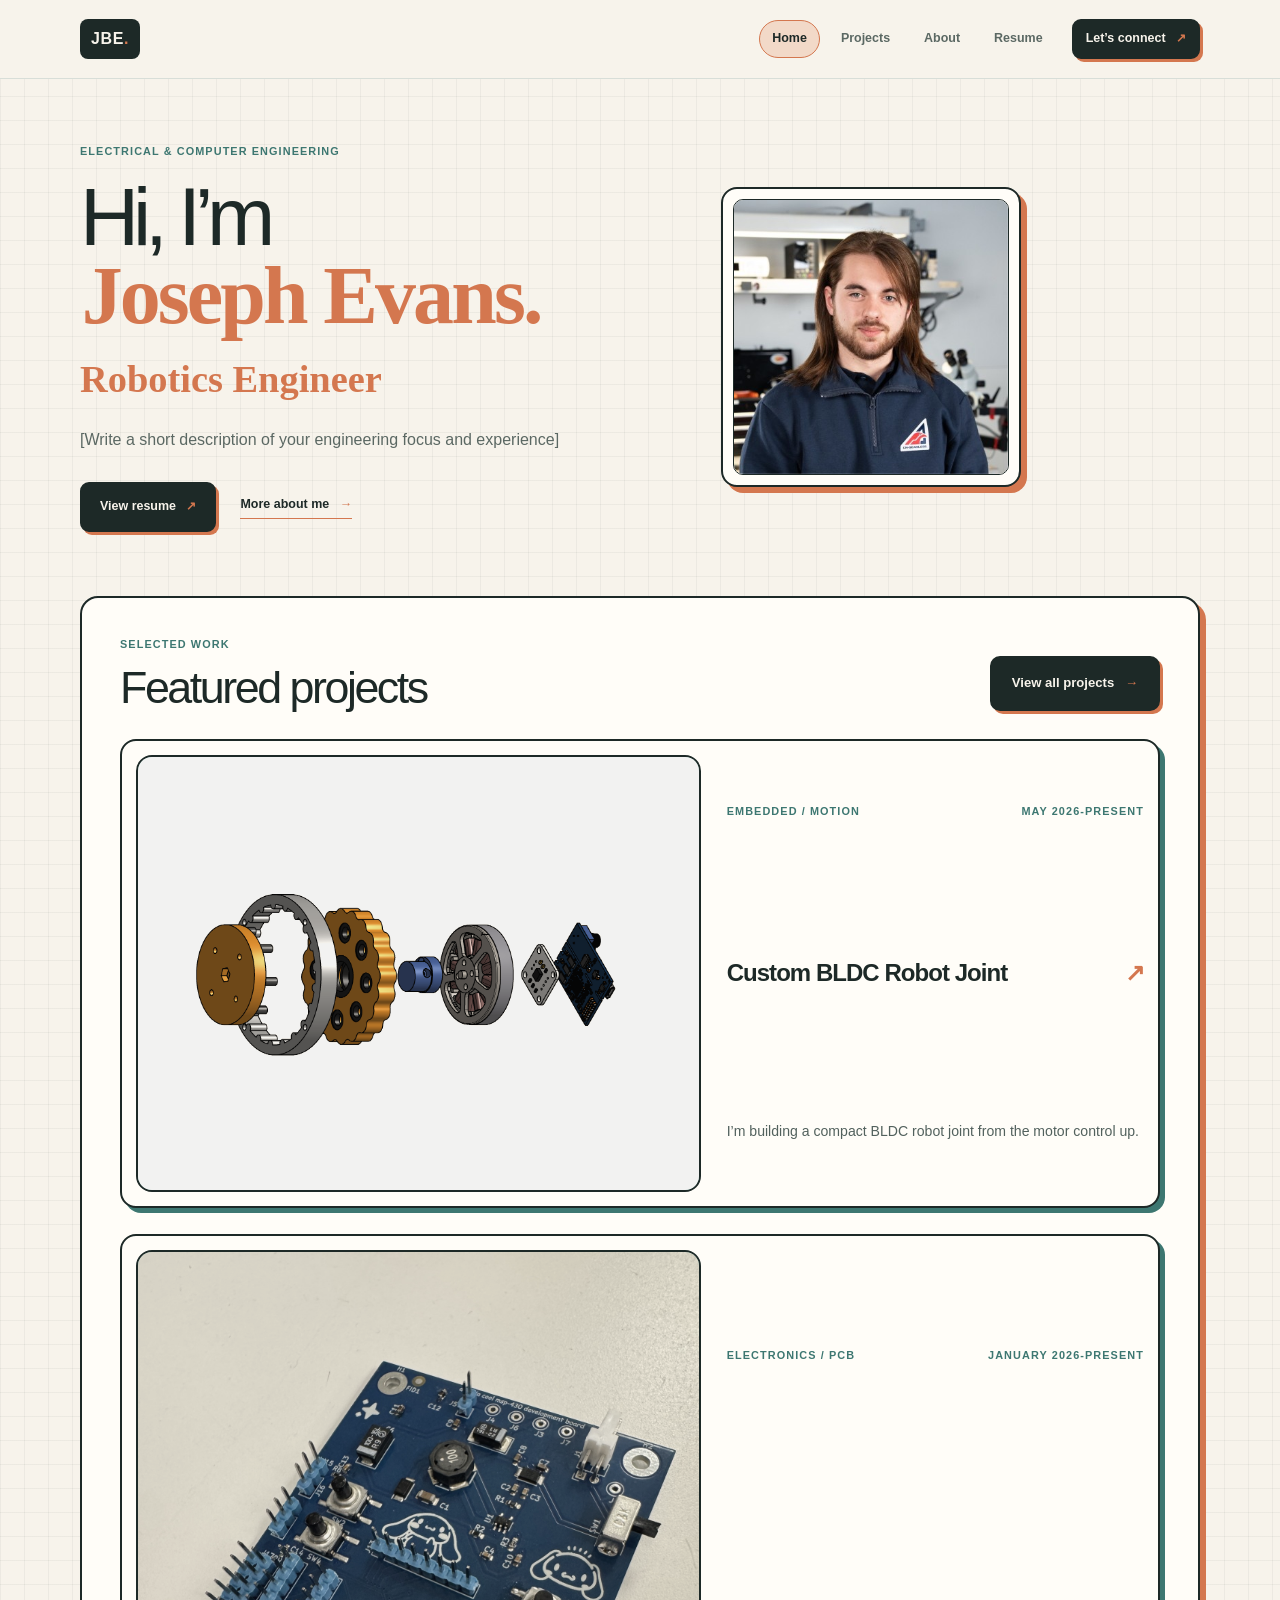
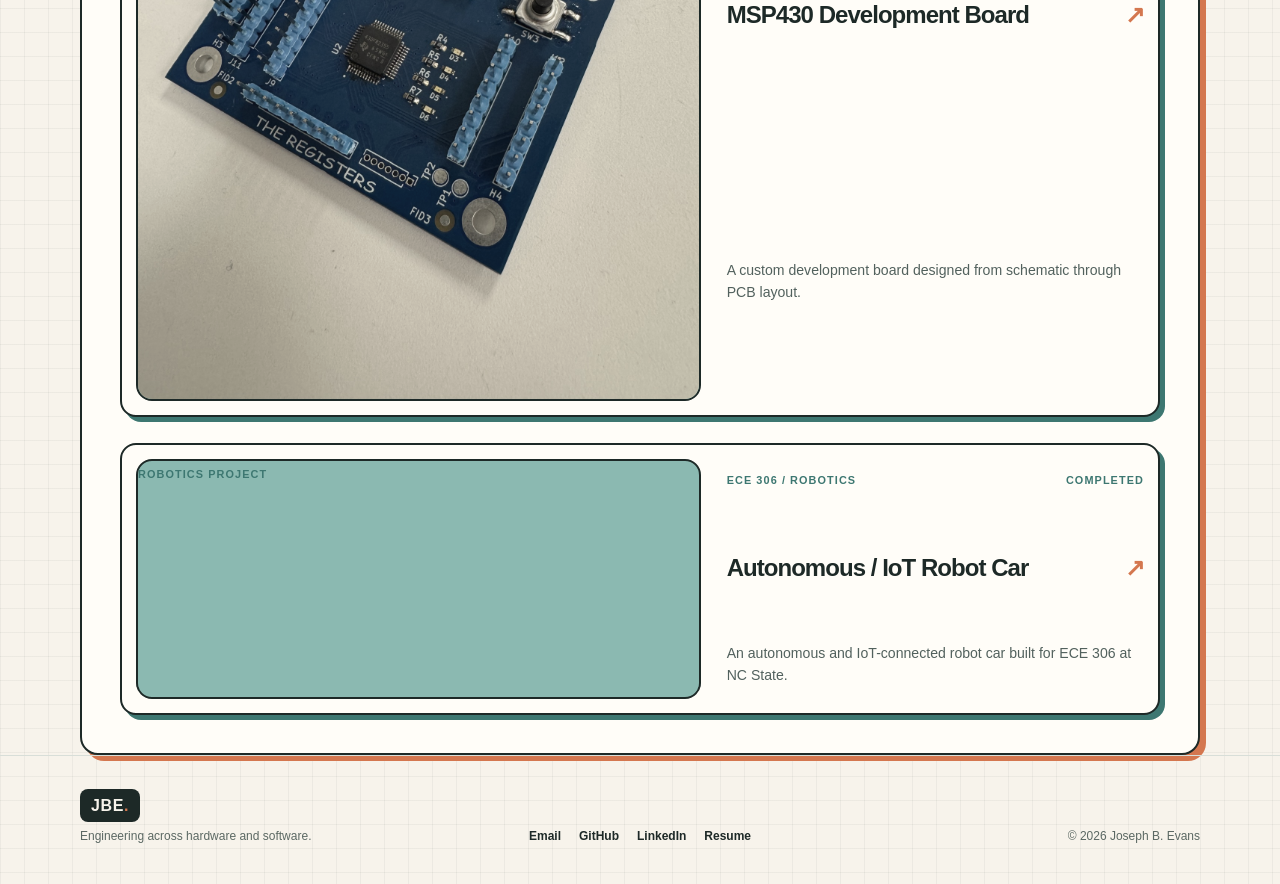
==== commit 4c439821: "added content for first two projects" ====
--- a/index.html
+++ b/index.html
@@ -59,13 +59,13 @@
       </div>
       <div class="project-grid">
         <a class="project-card" href="projects/bldc-robot-joint.html">
-          <div class="project-visual"><img class="project-cover-image" src="pictures/bldc-robot-joint/Joint_Cover" alt="Custom BLDC Robot Joint"></div>
+          <div class="project-visual project-cover-visual"><img class="project-cover-image" src="pictures/bldc-robot-joint/joint_cover.png" alt="Custom BLDC Robot Joint"></div>
           <div class="card-meta"><span>Embedded / Motion</span><span>May 2026-present</span></div>
           <h3>Custom BLDC Robot Joint <span>↗</span></h3>
           <p>I’m building a compact BLDC robot joint from the motor control up.</p>
         </a>
         <a class="project-card" href="projects/msp430-board.html">
-          <div class="project-visual"><span class="visual-note">PCB PREVIEW</span></div>
+          <div class="project-visual project-cover-visual"><img class="project-cover-image" src="pictures/msp430-development-board/pcb-assembled.jpg" alt="Assembled MSP430 development board"></div>
           <div class="card-meta"><span>Electronics / PCB</span><span>January 2026-present</span></div>
           <h3>MSP430 Development Board <span>↗</span></h3>
           <p>A custom development board designed from schematic through PCB layout.</p>
--- a/style.css
+++ b/style.css
@@ -316,11 +316,13 @@
   background: var(--turquoise);
 }
 .project-cover-image {
-  width: 100%;
-  height: 100%;
-  object-fit: cover;
+  display: block;
+  width: 100%;
+  height: auto;
+  object-fit: contain;
   filter: sepia(.12) saturate(.82) contrast(.96) brightness(.97);
 }
+.project-visual.project-cover-visual { height: auto; padding: 0; align-self: start; }
 .card-meta {
   display: flex;
   justify-content: space-between;
@@ -407,7 +409,7 @@
   padding: 48px 0 110px;
 }
 .project-list-large .project-card { grid-column: 1 / -1; padding: 14px; }
-.project-list-large .project-visual { height: 400px; padding: 0; }
+.project-list-large .project-visual:not(.project-cover-visual) { height: 400px; padding: 0; }
 .project-list-large .project-card h3 { font-size: clamp(1.7rem, 3vw, 2.4rem); }
 
 .about-layout { display: grid; gap: 24px; padding: 48px 0 110px; }
@@ -469,7 +471,7 @@
 .project-page-main { display: grid; gap: 32px; padding: 48px 0 110px; }
 .project-case-header { margin: 0; }
 .project-case-media {
-  height: 520px;
+  height: auto;
   background: var(--paper);
   border: 2px solid var(--ink);
   border-radius: 16px;
@@ -478,19 +480,20 @@
   padding: 12px;
 }
 .project-case-media .project-cover-image {
-  height: 100%;
   border: 1px solid var(--ink);
   border-radius: 10px;
-  object-fit: cover;
 }
 .project-gallery {
-  display: grid;
-  grid-template-columns: repeat(2, minmax(0, 1fr));
-  gap: 24px;
+  columns: 2;
+  column-gap: 24px;
 }
 .project-gallery-item {
+  display: inline-block;
+  width: 100%;
   margin: 0;
+  margin-bottom: 24px;
   overflow: hidden;
+  break-inside: avoid;
   background: var(--paper);
   border: 2px solid var(--ink);
   border-radius: 16px;
@@ -498,9 +501,8 @@
 }
 .project-gallery-item img {
   width: 100%;
-  height: 360px;
+  height: auto;
   border-bottom: 1px solid var(--ink);
-  object-fit: cover;
 }
 .project-gallery-item video {
   width: 100%;
@@ -515,6 +517,20 @@
   font-size: .88rem;
   padding: 14px 16px;
 }
+.project-inline-pair {
+  display: grid;
+  grid-template-columns: repeat(2, minmax(0, 1fr));
+  gap: 24px;
+  margin: 24px 0;
+}
+.project-inline-figure { width: min(100%, 560px); margin: 24px 0; }
+.project-wide-figure { width: 100%; margin: 24px 0; }
+.project-inline-subsection + .project-inline-subsection {
+  border-top: 1px solid var(--line);
+  margin-top: 24px;
+  padding-top: 24px;
+}
+.project-inline-subsection h3 { font-size: 1.35rem; letter-spacing: -.04em; }
 .project-case-content {
   display: grid;
   grid-template-columns: minmax(0, 1fr);
@@ -587,7 +603,8 @@
   .view-all-button { margin-top: 18px; }
   .featured .project-card { display: block; min-height: 0; }
   .featured .project-visual { height: 220px; margin-bottom: 16px; }
-  .project-list-large .project-visual { height: 300px; }
+  .project-list-large .project-visual:not(.project-cover-visual) { height: 300px; }
+  .project-visual.project-cover-visual { height: auto; }
   .page-intro { margin-top: 28px; padding: 28px; }
   .page-intro h1 { font-size: clamp(2.7rem, 12vw, 4.2rem); }
   .about-block { display: block; padding: 24px; }
@@ -597,8 +614,8 @@
   .footer-links { margin: 20px 0; }
   .copyright { text-align: left; }
   .project-case-content { display: block; }
-  .project-case-media { height: 300px; }
-  .project-gallery { grid-template-columns: 1fr; }
+  .project-gallery { columns: 1; }
+  .project-inline-pair { grid-template-columns: 1fr; }
   .case-aside { margin-bottom: 24px; }
   .case-meta { display: grid; grid-template-columns: 1fr 1fr; }
   .case-header,
@@ -739,7 +756,8 @@
   .featured .project-card,
   .project-list-large .project-card { padding: 10px; }
   .project-list-large { padding-top: 28px; }
-  .project-list-large .project-visual { height: 230px; }
+  .project-list-large .project-visual:not(.project-cover-visual) { height: 230px; }
+  .project-visual.project-cover-visual { height: auto; }
   .case-meta { grid-template-columns: 1fr; gap: 14px; }
   .resume-viewer { width: calc(100% - 28px); }
 }
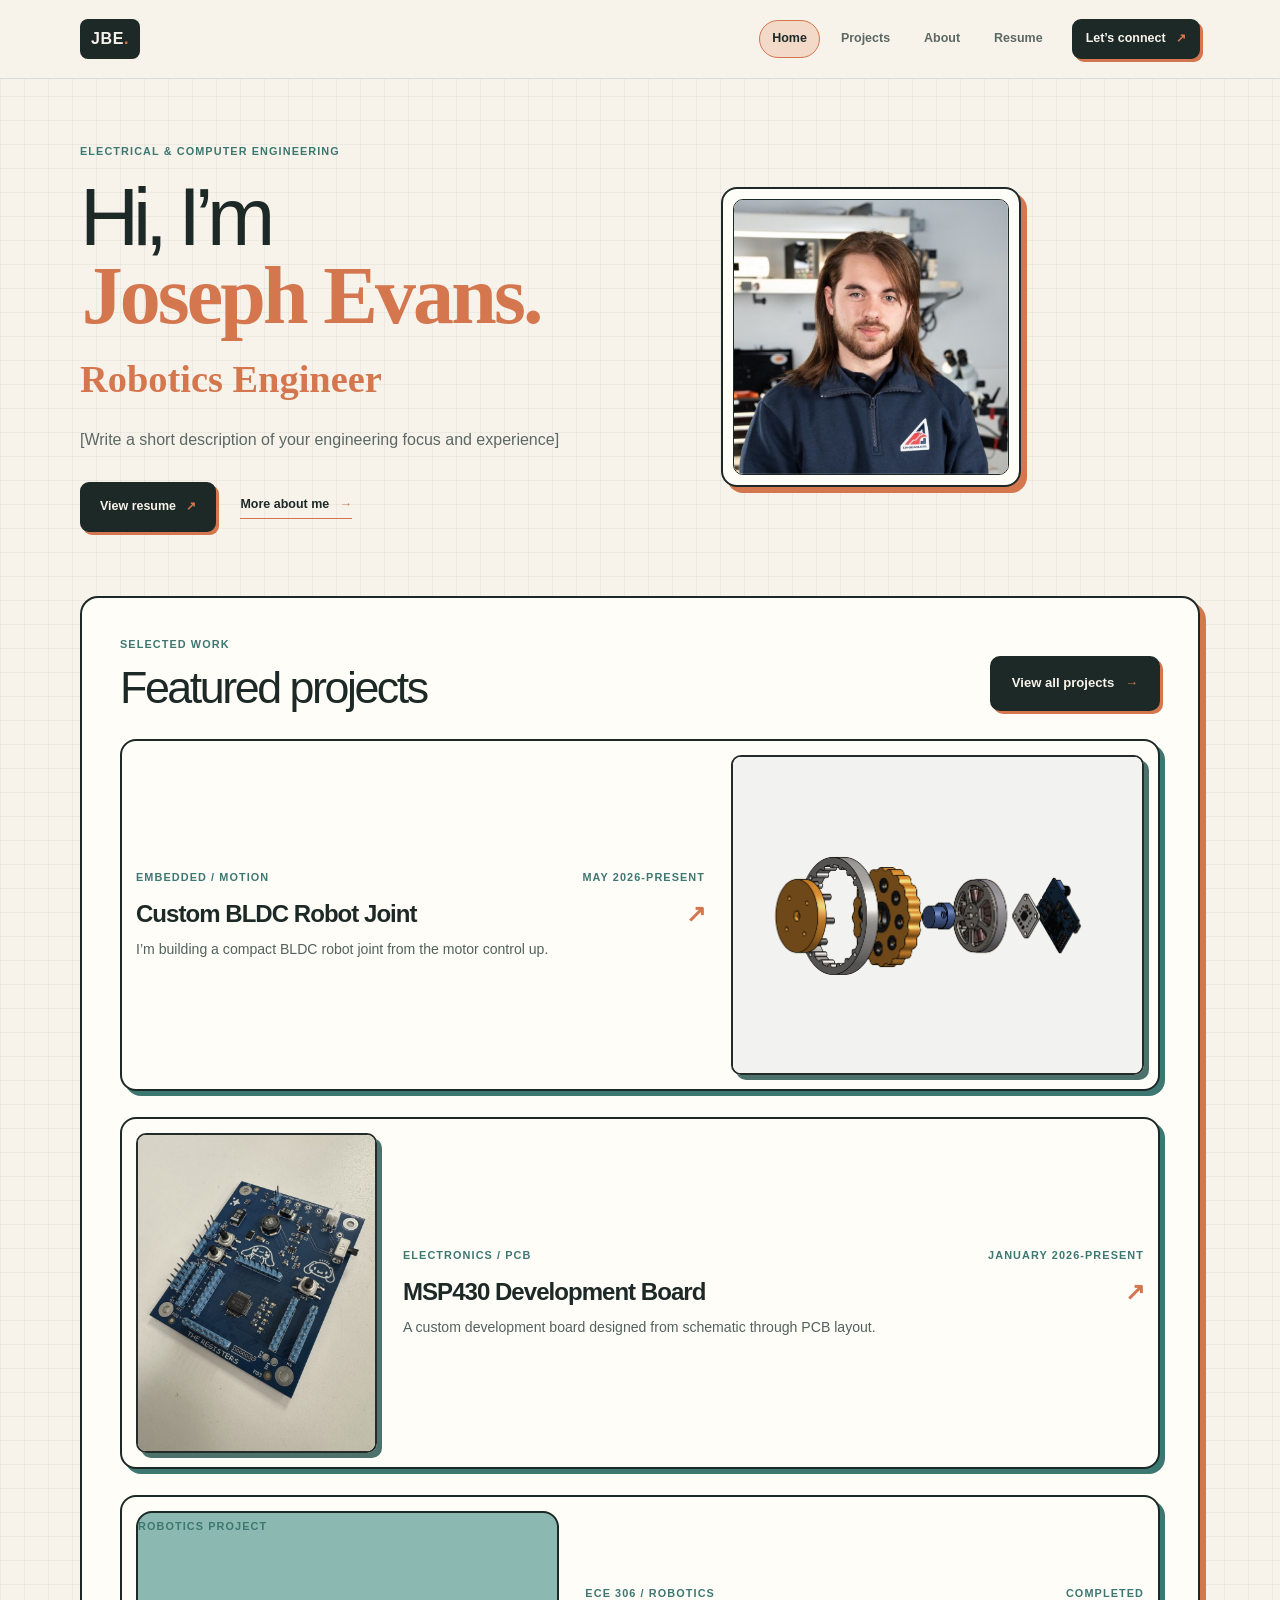
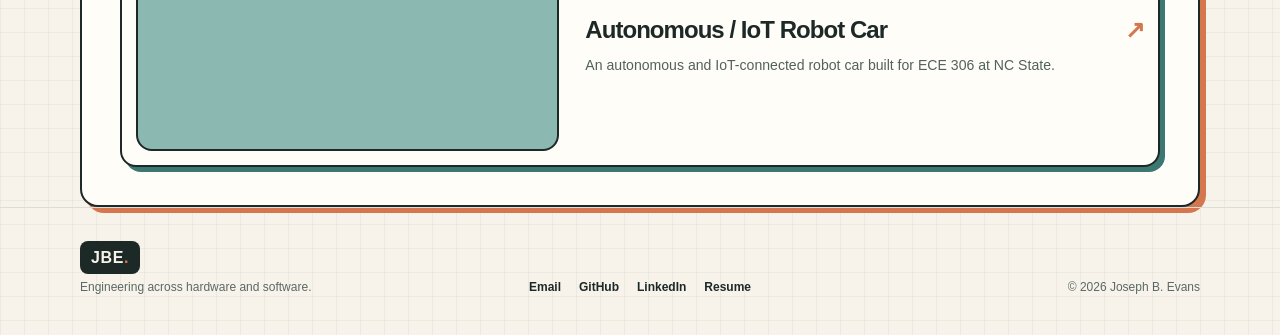
==== commit 53fac22f: "fixed layout of projects" ====
--- a/index.html
+++ b/index.html
@@ -58,23 +58,17 @@
         <a class="button button-dark view-all-button" href="projects.html">View all projects <span>→</span></a>
       </div>
       <div class="project-grid">
-        <a class="project-card" href="projects/bldc-robot-joint.html">
+        <a class="project-card project-card-image image-right" href="projects/bldc-robot-joint.html">
           <div class="project-visual project-cover-visual"><img class="project-cover-image" src="pictures/bldc-robot-joint/joint_cover.png" alt="Custom BLDC Robot Joint"></div>
-          <div class="card-meta"><span>Embedded / Motion</span><span>May 2026-present</span></div>
-          <h3>Custom BLDC Robot Joint <span>↗</span></h3>
-          <p>I’m building a compact BLDC robot joint from the motor control up.</p>
+          <div class="project-card-copy"><div class="card-meta"><span>Embedded / Motion</span><span>May 2026-present</span></div><h3>Custom BLDC Robot Joint <span>↗</span></h3><p>I’m building a compact BLDC robot joint from the motor control up.</p></div>
         </a>
-        <a class="project-card" href="projects/msp430-board.html">
+        <a class="project-card project-card-image" href="projects/msp430-board.html">
           <div class="project-visual project-cover-visual"><img class="project-cover-image" src="pictures/msp430-development-board/pcb-assembled.jpg" alt="Assembled MSP430 development board"></div>
-          <div class="card-meta"><span>Electronics / PCB</span><span>January 2026-present</span></div>
-          <h3>MSP430 Development Board <span>↗</span></h3>
-          <p>A custom development board designed from schematic through PCB layout.</p>
+          <div class="project-card-copy"><div class="card-meta"><span>Electronics / PCB</span><span>January 2026-present</span></div><h3>MSP430 Development Board <span>↗</span></h3><p>A custom development board designed from schematic through PCB layout.</p></div>
         </a>
         <a class="project-card" href="projects/ece-306-robot-car.html">
           <div class="project-visual"><span class="visual-note">ROBOTICS PROJECT</span></div>
-          <div class="card-meta"><span>ECE 306 / Robotics</span><span>Completed</span></div>
-          <h3>Autonomous / IoT Robot Car <span>↗</span></h3>
-          <p>An autonomous and IoT-connected robot car built for ECE 306 at NC State.</p>
+          <div class="project-card-copy"><div class="card-meta"><span>ECE 306 / Robotics</span><span>Completed</span></div><h3>Autonomous / IoT Robot Car <span>↗</span></h3><p>An autonomous and IoT-connected robot car built for ECE 306 at NC State.</p></div>
         </a>
       </div>
     </section>
--- a/style.css
+++ b/style.css
@@ -285,15 +285,14 @@
   gap: 26px;
 }
 .featured .project-card {
-  display: grid;
-  grid-template-columns: minmax(240px, 1.15fr) minmax(260px, .85fr);
+  display: flex;
   gap: 26px;
   align-items: center;
   min-height: 270px;
   padding: 14px;
 }
 .featured .project-visual {
-  grid-row: 1 / 4;
+  flex: 0 0 42%;
   height: 240px;
   padding: 0;
   border-radius: 14px;
@@ -317,12 +316,36 @@
 }
 .project-cover-image {
   display: block;
-  width: 100%;
+  width: auto;
+  max-width: 100%;
   height: auto;
+  max-height: 480px;
   object-fit: contain;
+  border: 2px solid var(--ink);
+  border-radius: var(--small-radius);
+  box-shadow: 5px 5px 0 var(--turquoise-dark);
   filter: sepia(.12) saturate(.82) contrast(.96) brightness(.97);
 }
-.project-visual.project-cover-visual { height: auto; padding: 0; align-self: start; }
+.project-visual.project-cover-visual {
+  display: flex;
+  flex: 0 0 auto;
+  width: fit-content;
+  max-width: 45%;
+  height: auto;
+  max-height: 320px;
+  justify-content: center;
+  padding: 0;
+  align-self: center;
+  justify-self: center;
+  background: transparent;
+  border: 0;
+  border-radius: 0;
+  overflow: visible;
+}
+.project-cover-visual .project-cover-image {
+  max-height: 320px;
+}
+.project-card-copy { flex: 1; min-width: 0; }
 .card-meta {
   display: flex;
   justify-content: space-between;
@@ -411,6 +434,12 @@
 .project-list-large .project-card { grid-column: 1 / -1; padding: 14px; }
 .project-list-large .project-visual:not(.project-cover-visual) { height: 400px; padding: 0; }
 .project-list-large .project-card h3 { font-size: clamp(1.7rem, 3vw, 2.4rem); }
+.project-list-large .project-card-image {
+  display: flex;
+  align-items: center;
+  gap: 28px;
+}
+.project-card-image.image-right { flex-direction: row-reverse; }
 
 .about-layout { display: grid; gap: 24px; padding: 48px 0 110px; }
 .about-block {
@@ -471,17 +500,13 @@
 .project-page-main { display: grid; gap: 32px; padding: 48px 0 110px; }
 .project-case-header { margin: 0; }
 .project-case-media {
+  width: fit-content;
+  max-width: 100%;
   height: auto;
-  background: var(--paper);
-  border: 2px solid var(--ink);
-  border-radius: 16px;
-  box-shadow: 5px 5px 0 var(--orange);
-  overflow: hidden;
-  padding: 12px;
+  margin-inline: auto;
 }
 .project-case-media .project-cover-image {
-  border: 1px solid var(--ink);
-  border-radius: 10px;
+  margin-inline: auto;
 }
 .project-gallery {
   columns: 2;
@@ -500,9 +525,17 @@
   box-shadow: 5px 5px 0 var(--turquoise-dark);
 }
 .project-gallery-item img {
+  display: block;
   width: 100%;
   height: auto;
   border-bottom: 1px solid var(--ink);
+}
+.project-gallery-item img.project-contained-photo {
+  width: auto;
+  max-width: 100%;
+  max-height: 420px;
+  margin-inline: auto;
+  object-fit: contain;
 }
 .project-gallery-item video {
   width: 100%;
@@ -523,6 +556,51 @@
   gap: 24px;
   margin: 24px 0;
 }
+.project-media-row {
+  display: grid;
+  grid-template-columns: repeat(2, minmax(0, 1fr));
+  align-items: start;
+  gap: 28px;
+  margin: 24px 0;
+}
+.project-media-row.image-left > :first-child { grid-column: 2; grid-row: 1; }
+.project-media-row.image-left > :last-child { grid-column: 1; grid-row: 1; }
+.project-media-row .project-gallery-item {
+  width: fit-content;
+  max-width: 100%;
+  margin: 0;
+  overflow: visible;
+  background: transparent;
+  border: 0;
+  border-radius: 0;
+  box-shadow: none;
+}
+.project-media-row .project-gallery-item img {
+  width: auto;
+  max-width: 100%;
+  max-height: 420px;
+  margin-inline: auto;
+  border: 2px solid var(--ink);
+  border-radius: var(--small-radius);
+  box-shadow: 5px 5px 0 var(--turquoise-dark);
+}
+.project-media-row .project-gallery-item > a {
+  display: block;
+  width: fit-content;
+  max-width: 100%;
+  margin-inline: auto;
+}
+.project-media-row .project-gallery-item figcaption { padding: 8px 0 0; }
+.project-media-row .project-gallery-item img.project-schematic-photo {
+  max-height: 360px;
+  object-fit: contain;
+}
+.project-photo-pair {
+  display: grid;
+  grid-template-columns: repeat(2, minmax(0, 1fr));
+  gap: 12px;
+}
+.project-photo-pair .project-gallery-item { margin: 0; }
 .project-inline-figure { width: min(100%, 560px); margin: 24px 0; }
 .project-wide-figure { width: 100%; margin: 24px 0; }
 .project-inline-subsection + .project-inline-subsection {
@@ -603,8 +681,9 @@
   .view-all-button { margin-top: 18px; }
   .featured .project-card { display: block; min-height: 0; }
   .featured .project-visual { height: 220px; margin-bottom: 16px; }
+  .project-list-large .project-card-image { display: block; }
   .project-list-large .project-visual:not(.project-cover-visual) { height: 300px; }
-  .project-visual.project-cover-visual { height: auto; }
+  .project-visual.project-cover-visual { height: auto; max-width: 100%; margin: 0 auto 16px; }
   .page-intro { margin-top: 28px; padding: 28px; }
   .page-intro h1 { font-size: clamp(2.7rem, 12vw, 4.2rem); }
   .about-block { display: block; padding: 24px; }
@@ -616,6 +695,13 @@
   .project-case-content { display: block; }
   .project-gallery { columns: 1; }
   .project-inline-pair { grid-template-columns: 1fr; }
+  .project-media-row { grid-template-columns: 1fr; }
+  .project-media-row.image-left > :first-child,
+  .project-media-row.image-left > :last-child {
+    grid-column: auto;
+    grid-row: auto;
+  }
+  .project-photo-pair { grid-template-columns: 1fr; }
   .case-aside { margin-bottom: 24px; }
   .case-meta { display: grid; grid-template-columns: 1fr 1fr; }
   .case-header,
@@ -636,7 +722,6 @@
 .resume-strip,
 .page-intro,
 .case-header,
-.project-case-media,
 .project-case-body,
 .about-block,
 .contact-panel,
@@ -645,9 +730,9 @@
 }
 
 .project-card,
-.project-visual,
-.project-list-large .project-visual,
-.featured .project-visual,
+.project-visual:not(.project-cover-visual),
+.project-list-large .project-visual:not(.project-cover-visual),
+.featured .project-visual:not(.project-cover-visual),
 .hero-reference-media,
 .skill-groups > div {
   border-radius: var(--card-radius);
@@ -667,7 +752,6 @@
   box-shadow: var(--shadow-turquoise);
 }
 
-.project-case-media,
 .resume-viewer {
   box-shadow: var(--shadow-orange);
 }
@@ -683,11 +767,10 @@
   box-shadow: var(--shadow-turquoise);
 }
 
-.project-visual,
-.featured .project-visual,
-.project-list-large .project-visual,
-.hero-reference-media,
-.project-case-media {
+.project-visual:not(.project-cover-visual),
+.featured .project-visual:not(.project-cover-visual),
+.project-list-large .project-visual:not(.project-cover-visual),
+.hero-reference-media {
   border: 2px solid var(--ink);
 }
 
@@ -757,7 +840,7 @@
   .project-list-large .project-card { padding: 10px; }
   .project-list-large { padding-top: 28px; }
   .project-list-large .project-visual:not(.project-cover-visual) { height: 230px; }
-  .project-visual.project-cover-visual { height: auto; }
+  .project-visual.project-cover-visual { height: auto; max-width: 100%; }
   .case-meta { grid-template-columns: 1fr; gap: 14px; }
   .resume-viewer { width: calc(100% - 28px); }
 }
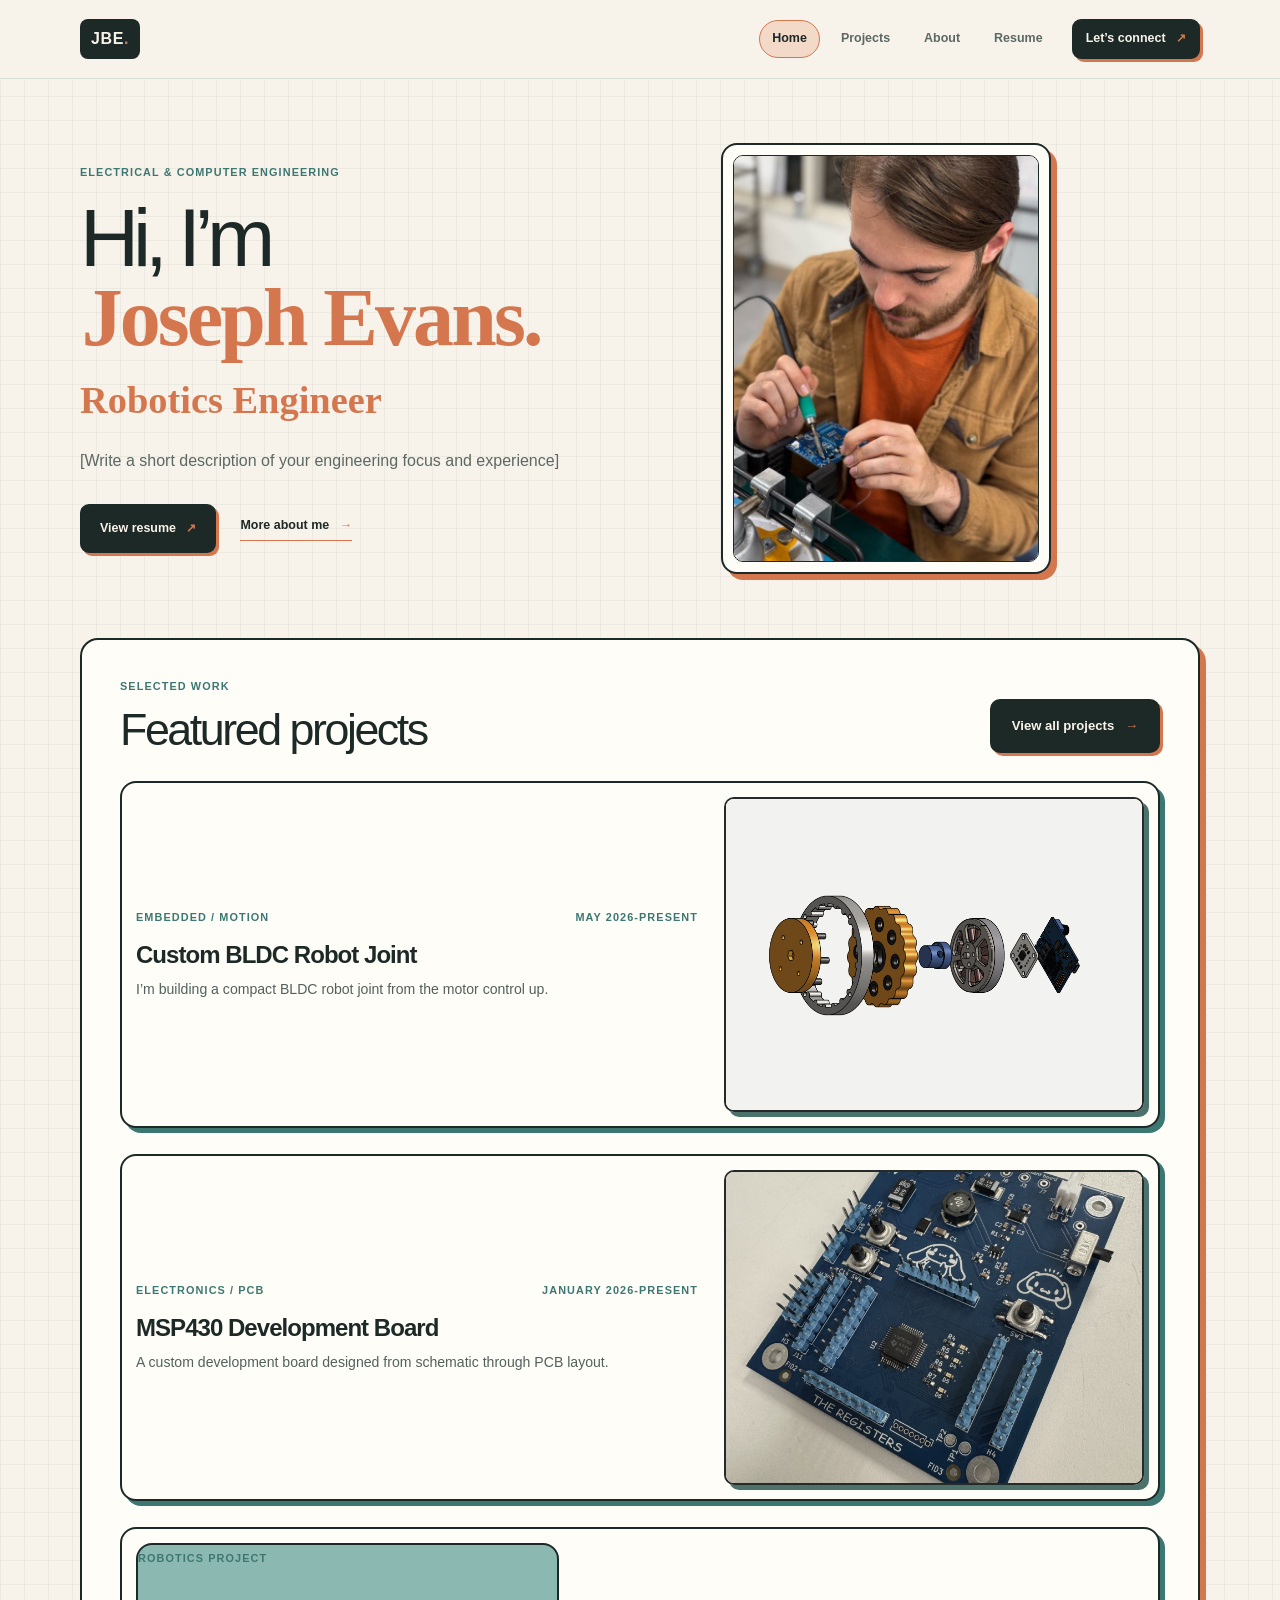
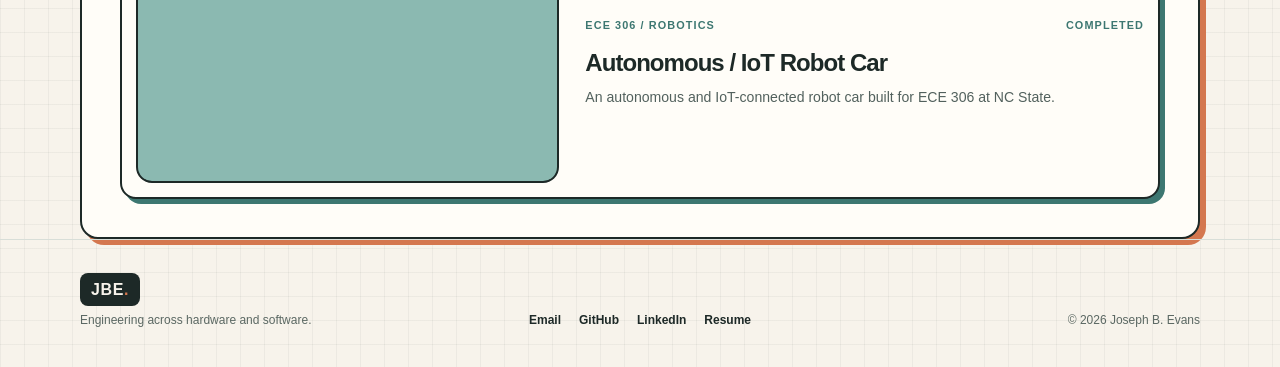
==== commit e766cf2a: "changed images and layout" ====
--- a/index.html
+++ b/index.html
@@ -44,7 +44,7 @@
           </div>
         </div>
         <div class="hero-reference-media hero-profile-photo" aria-label="Joseph Evans portrait">
-          <img src="pictures/home/profile.jpeg" alt="Joseph Evans">
+          <img src="pictures/home/profile.jpg" alt="Joseph Evans">
         </div>
       </div>
     </section>
@@ -60,15 +60,15 @@
       <div class="project-grid">
         <a class="project-card project-card-image image-right" href="projects/bldc-robot-joint.html">
           <div class="project-visual project-cover-visual"><img class="project-cover-image" src="pictures/bldc-robot-joint/joint_cover.png" alt="Custom BLDC Robot Joint"></div>
-          <div class="project-card-copy"><div class="card-meta"><span>Embedded / Motion</span><span>May 2026-present</span></div><h3>Custom BLDC Robot Joint <span>↗</span></h3><p>I’m building a compact BLDC robot joint from the motor control up.</p></div>
+          <div class="project-card-copy"><div class="card-meta"><span>Embedded / Motion</span><span>May 2026-present</span></div><h3>Custom BLDC Robot Joint</h3><p>I’m building a compact BLDC robot joint from the motor control up.</p></div>
         </a>
-        <a class="project-card project-card-image" href="projects/msp430-board.html">
+        <a class="project-card project-card-image image-right" href="projects/msp430-board.html">
           <div class="project-visual project-cover-visual"><img class="project-cover-image" src="pictures/msp430-development-board/pcb-assembled.jpg" alt="Assembled MSP430 development board"></div>
-          <div class="project-card-copy"><div class="card-meta"><span>Electronics / PCB</span><span>January 2026-present</span></div><h3>MSP430 Development Board <span>↗</span></h3><p>A custom development board designed from schematic through PCB layout.</p></div>
+          <div class="project-card-copy"><div class="card-meta"><span>Electronics / PCB</span><span>January 2026-present</span></div><h3>MSP430 Development Board</h3><p>A custom development board designed from schematic through PCB layout.</p></div>
         </a>
         <a class="project-card" href="projects/ece-306-robot-car.html">
           <div class="project-visual"><span class="visual-note">ROBOTICS PROJECT</span></div>
-          <div class="project-card-copy"><div class="card-meta"><span>ECE 306 / Robotics</span><span>Completed</span></div><h3>Autonomous / IoT Robot Car <span>↗</span></h3><p>An autonomous and IoT-connected robot car built for ECE 306 at NC State.</p></div>
+          <div class="project-card-copy"><div class="card-meta"><span>ECE 306 / Robotics</span><span>Completed</span></div><h3>Autonomous / IoT Robot Car</h3><p>An autonomous and IoT-connected robot car built for ECE 306 at NC State.</p></div>
         </a>
       </div>
     </section>
--- a/style.css
+++ b/style.css
@@ -168,12 +168,17 @@
   padding: 10px;
 }
 .hero-profile-photo img {
+  display: block;
   width: 100%;
-  height: 100%;
+  height: auto;
   border: 1px solid var(--ink);
   border-radius: 10px;
-  object-fit: cover;
-  object-position: center;
+  object-fit: contain;
+}
+.hero-reference-media.hero-profile-photo {
+  width: min(330px, 100%);
+  max-width: 330px;
+  height: auto;
 }
 .hero-reference-image {
   width: 100%;
@@ -356,7 +361,6 @@
   letter-spacing: -.04em;
   margin: 10px 0 6px;
 }
-.project-card h3 span { color: var(--orange); float: right; }
 .project-card p { color: var(--muted); font-size: .88rem; margin-bottom: 0; }
 
 .resume-strip {
@@ -440,6 +444,20 @@
   gap: 28px;
 }
 .project-card-image.image-right { flex-direction: row-reverse; }
+.project-card-image .project-visual.project-cover-visual {
+  width: min(420px, 46%);
+  flex: 0 0 min(420px, 46%);
+  aspect-ratio: 4 / 3;
+  height: auto;
+  max-height: none;
+}
+.project-card-image .project-cover-visual .project-cover-image {
+  width: 100%;
+  height: 100%;
+  max-width: none;
+  max-height: none;
+  object-fit: cover;
+}
 
 .about-layout { display: grid; gap: 24px; padding: 48px 0 110px; }
 .about-block {
@@ -684,6 +702,11 @@
   .project-list-large .project-card-image { display: block; }
   .project-list-large .project-visual:not(.project-cover-visual) { height: 300px; }
   .project-visual.project-cover-visual { height: auto; max-width: 100%; margin: 0 auto 16px; }
+  .project-card-image .project-visual.project-cover-visual {
+    width: min(100%, 400px);
+    max-width: 100%;
+    margin: 0 auto 16px;
+  }
   .page-intro { margin-top: 28px; padding: 28px; }
   .page-intro h1 { font-size: clamp(2.7rem, 12vw, 4.2rem); }
   .about-block { display: block; padding: 24px; }
